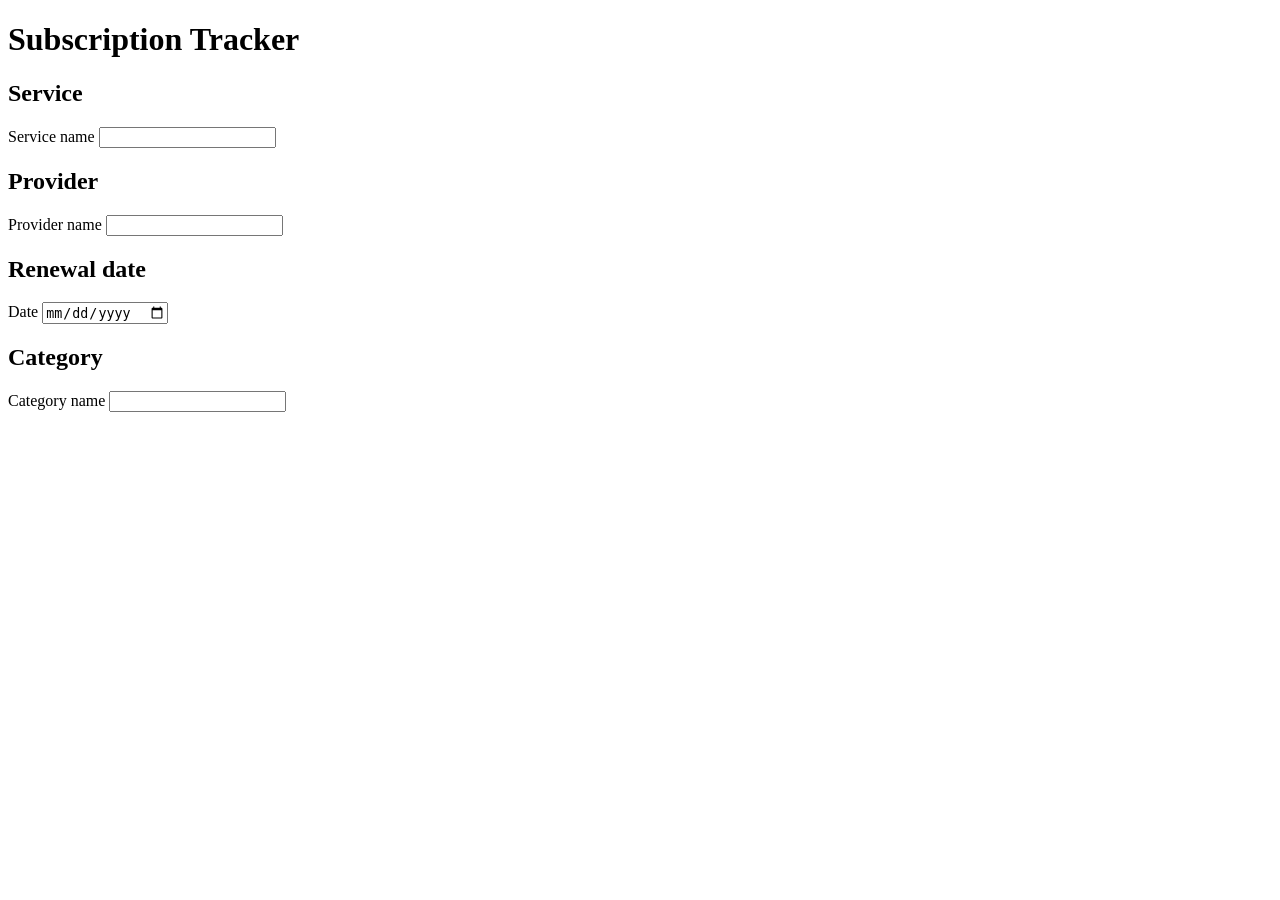
==== index.html @ d7a7a509 "Add index.html file with initial structure for Subscription Tracker" ====
<!doctype html>
<html lang="en">
  <head>
    <meta charset="utf-8">
    <meta name="viewport" content="width=device-width, initial-scale=1">
    <title>Subscription Tracker</title>
    <link rel="stylesheet" href="./stylish/style.css">
    <script src="./javascripts/app.js" defer></script>
  </head>
  <body>
    <main>
      <h1>Subscription Tracker</h1>

      <section aria-labelledby="service-heading">
        <h2 id="service-heading">Service</h2>
        <label for="service">Service name</label>
        <input id="service" name="service" type="text">
      </section>

      <section aria-labelledby="provider-heading">
        <h2 id="provider-heading">Provider</h2>
        <label for="provider">Provider name</label>
        <input id="provider" name="provider" type="text">
      </section>

      <section aria-labelledby="renewal-date-heading">
        <h2 id="renewal-date-heading">Renewal date</h2>
        <label for="renewal-date">Date</label>
        <input id="renewal-date" name="renewal-date" type="date">
      </section>

      <section aria-labelledby="category-heading">
        <h2 id="category-heading">Category</h2>
        <label for="category">Category name</label>
        <input id="category" name="category" type="text">
      </section>
    </main>
  </body>
</html>
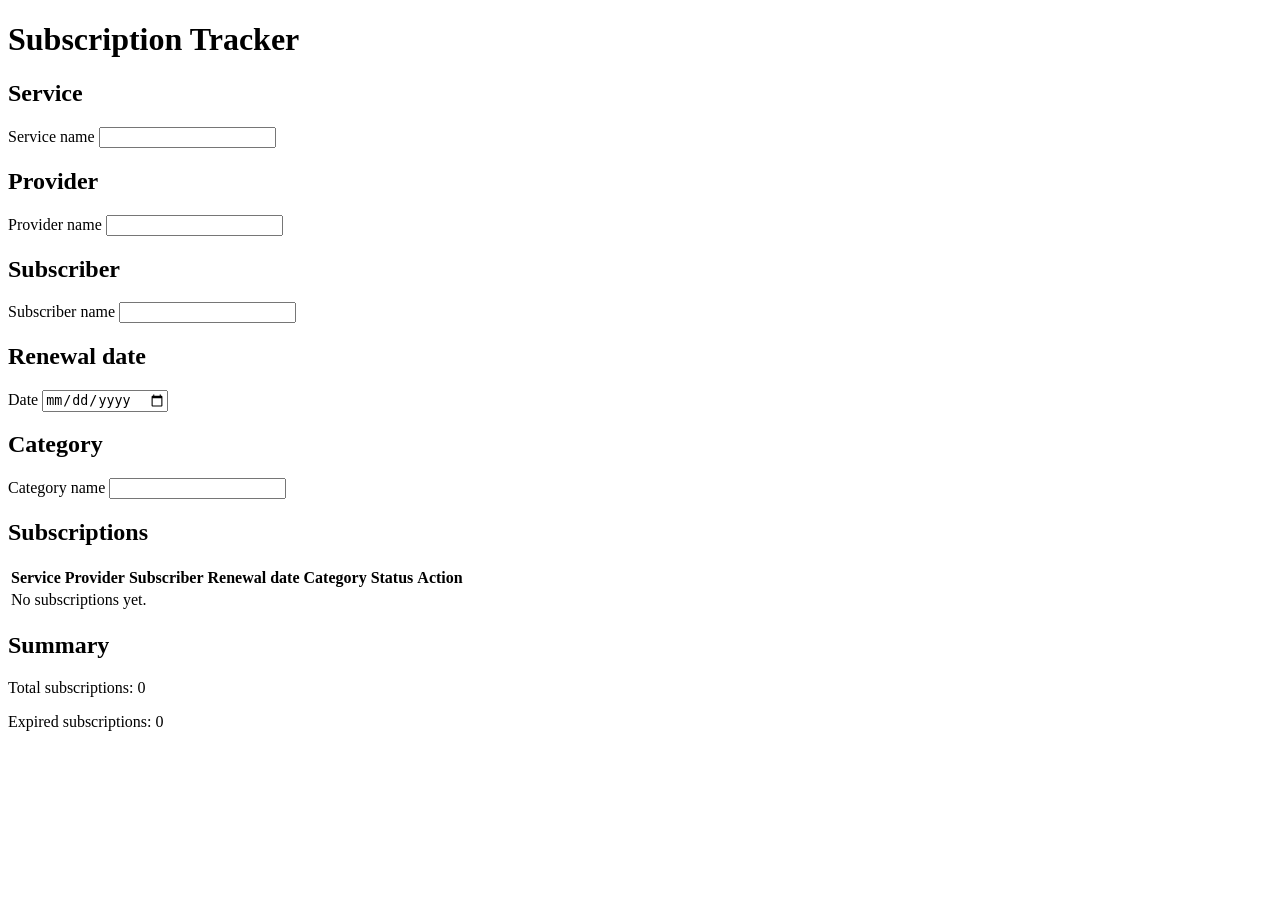
==== commit 24d2c2cf: "Add complete HTML structure for Subscription Tracker with service details and summary" ====
--- a/index.html
+++ b/index.html
@@ -23,6 +23,12 @@
         <input id="provider" name="provider" type="text">
       </section>
 
+      <section aria-labelledby="subscriber-heading">
+        <h2 id="subscriber-heading">Subscriber</h2>
+        <label for="subscriber">Subscriber name</label>
+        <input id="subscriber" name="subscriber" type="text">
+      </section>
+
       <section aria-labelledby="renewal-date-heading">
         <h2 id="renewal-date-heading">Renewal date</h2>
         <label for="renewal-date">Date</label>
@@ -34,6 +40,34 @@
         <label for="category">Category name</label>
         <input id="category" name="category" type="text">
       </section>
+
+      <section aria-labelledby="subscriptions-heading">
+        <h2 id="subscriptions-heading">Subscriptions</h2>
+        <table>
+          <thead>
+            <tr>
+              <th scope="col">Service</th>
+              <th scope="col">Provider</th>
+              <th scope="col">Subscriber</th>
+              <th scope="col">Renewal date</th>
+              <th scope="col">Category</th>
+              <th scope="col">Status</th>
+              <th scope="col">Action</th>
+            </tr>
+          </thead>
+          <tbody>
+            <tr>
+              <td colspan="7">No subscriptions yet.</td>
+            </tr>
+          </tbody>
+        </table>
+      </section>
+
+      <section aria-labelledby="summary-heading">
+        <h2 id="summary-heading">Summary</h2>
+        <p>Total subscriptions: <output id="total-subscriptions">0</output></p>
+        <p>Expired subscriptions: <output id="expired-subscriptions">0</output></p>
+      </section>
     </main>
   </body>
 </html>
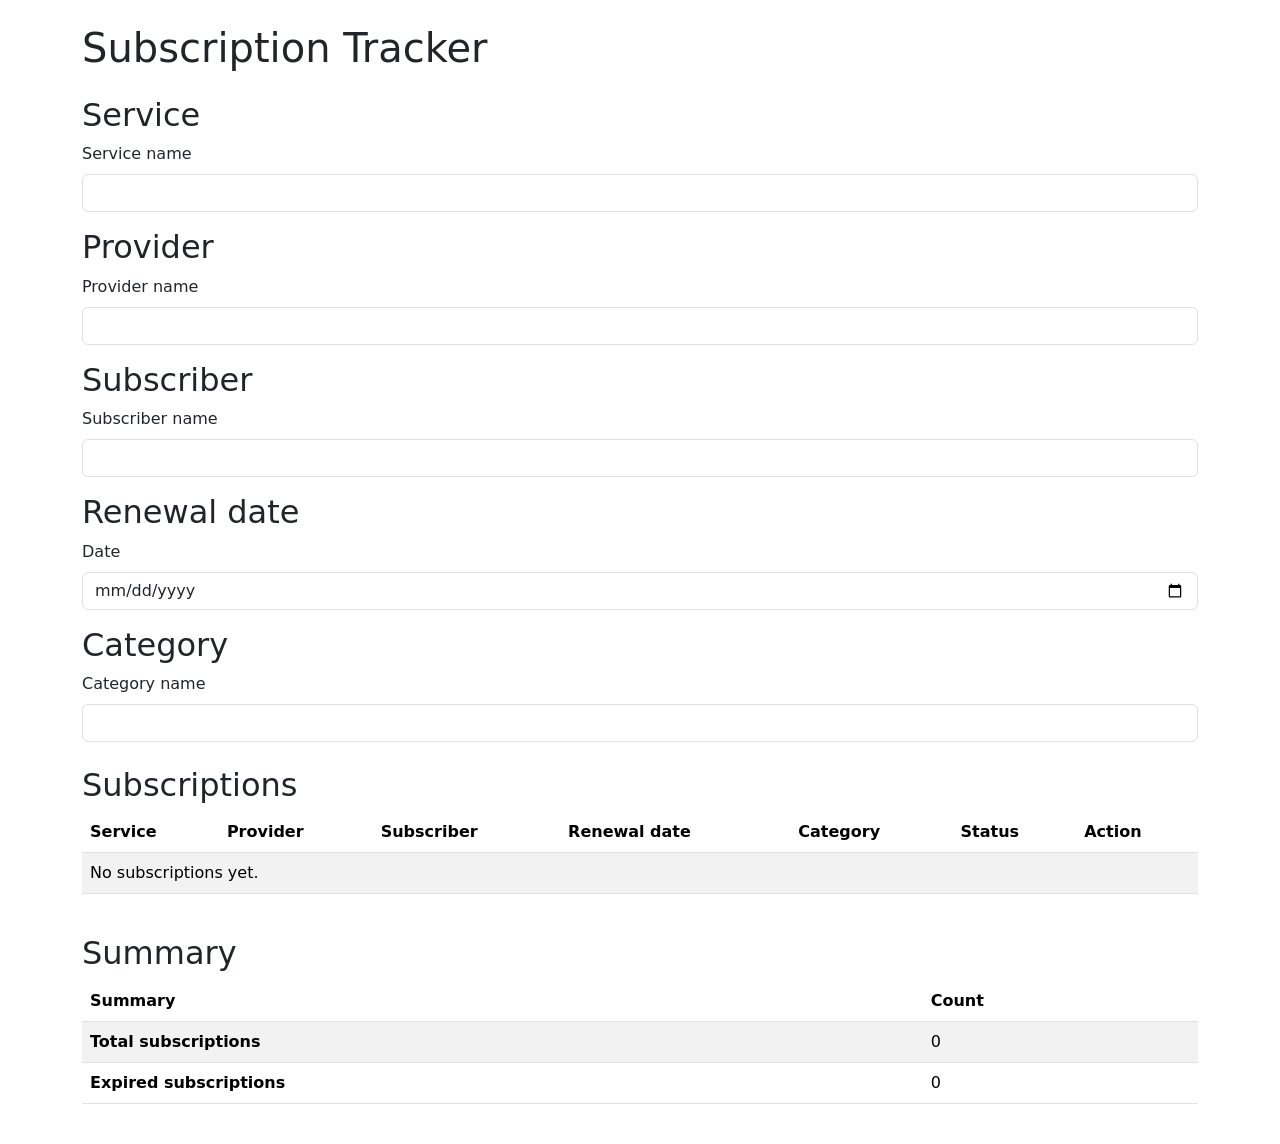
==== commit 469195d0: "Add complete index.html structure and initial CSS import" ====
--- a/index.html
+++ b/index.html
@@ -5,68 +5,87 @@
     <meta name="viewport" content="width=device-width, initial-scale=1">
     <title>Subscription Tracker</title>
     <link rel="stylesheet" href="./stylish/style.css">
-    <script src="./javascripts/app.js" defer></script>
   </head>
   <body>
-    <main>
-      <h1>Subscription Tracker</h1>
+    <main class="container py-4">
+      <h1 class="mb-4">Subscription Tracker</h1>
 
-      <section aria-labelledby="service-heading">
+      <section class="mb-3" aria-labelledby="service-heading">
         <h2 id="service-heading">Service</h2>
-        <label for="service">Service name</label>
-        <input id="service" name="service" type="text">
+        <label class="form-label" for="service">Service name</label>
+        <input class="form-control" id="service" name="service" type="text">
       </section>
 
-      <section aria-labelledby="provider-heading">
+      <section class="mb-3" aria-labelledby="provider-heading">
         <h2 id="provider-heading">Provider</h2>
-        <label for="provider">Provider name</label>
-        <input id="provider" name="provider" type="text">
+        <label class="form-label" for="provider">Provider name</label>
+        <input class="form-control" id="provider" name="provider" type="text">
       </section>
 
-      <section aria-labelledby="subscriber-heading">
+      <section class="mb-3" aria-labelledby="subscriber-heading">
         <h2 id="subscriber-heading">Subscriber</h2>
-        <label for="subscriber">Subscriber name</label>
-        <input id="subscriber" name="subscriber" type="text">
+        <label class="form-label" for="subscriber">Subscriber name</label>
+        <input class="form-control" id="subscriber" name="subscriber" type="text">
       </section>
 
-      <section aria-labelledby="renewal-date-heading">
+      <section class="mb-3" aria-labelledby="renewal-date-heading">
         <h2 id="renewal-date-heading">Renewal date</h2>
-        <label for="renewal-date">Date</label>
-        <input id="renewal-date" name="renewal-date" type="date">
+        <label class="form-label" for="renewal-date">Date</label>
+        <input class="form-control" id="renewal-date" name="renewal-date" type="date">
       </section>
 
-      <section aria-labelledby="category-heading">
+      <section class="mb-4" aria-labelledby="category-heading">
         <h2 id="category-heading">Category</h2>
-        <label for="category">Category name</label>
-        <input id="category" name="category" type="text">
+        <label class="form-label" for="category">Category name</label>
+        <input class="form-control" id="category" name="category" type="text">
       </section>
 
-      <section aria-labelledby="subscriptions-heading">
+      <section class="mb-4" aria-labelledby="subscriptions-heading">
         <h2 id="subscriptions-heading">Subscriptions</h2>
-        <table>
-          <thead>
-            <tr>
-              <th scope="col">Service</th>
-              <th scope="col">Provider</th>
-              <th scope="col">Subscriber</th>
-              <th scope="col">Renewal date</th>
-              <th scope="col">Category</th>
-              <th scope="col">Status</th>
-              <th scope="col">Action</th>
-            </tr>
-          </thead>
-          <tbody>
-            <tr>
-              <td colspan="7">No subscriptions yet.</td>
-            </tr>
-          </tbody>
-        </table>
+        <div class="table-responsive">
+          <table class="table table-striped">
+            <thead>
+              <tr>
+                <th scope="col">Service</th>
+                <th scope="col">Provider</th>
+                <th scope="col">Subscriber</th>
+                <th scope="col">Renewal date</th>
+                <th scope="col">Category</th>
+                <th scope="col">Status</th>
+                <th scope="col">Action</th>
+              </tr>
+            </thead>
+            <tbody>
+              <tr>
+                <td colspan="7">No subscriptions yet.</td>
+              </tr>
+            </tbody>
+          </table>
+        </div>
       </section>
 
       <section aria-labelledby="summary-heading">
         <h2 id="summary-heading">Summary</h2>
-        <p>Total subscriptions: <output id="total-subscriptions">0</output></p>
-        <p>Expired subscriptions: <output id="expired-subscriptions">0</output></p>
+        <div class="table-responsive">
+          <table class="table table-striped">
+            <thead>
+              <tr>
+                <th scope="col">Summary</th>
+                <th scope="col">Count</th>
+              </tr>
+            </thead>
+            <tbody>
+              <tr>
+                <th scope="row">Total subscriptions</th>
+                <td><output id="total-subscriptions">0</output></td>
+              </tr>
+              <tr>
+                <th scope="row">Expired subscriptions</th>
+                <td><output id="expired-subscriptions">0</output></td>
+              </tr>
+            </tbody>
+          </table>
+        </div>
       </section>
     </main>
   </body>
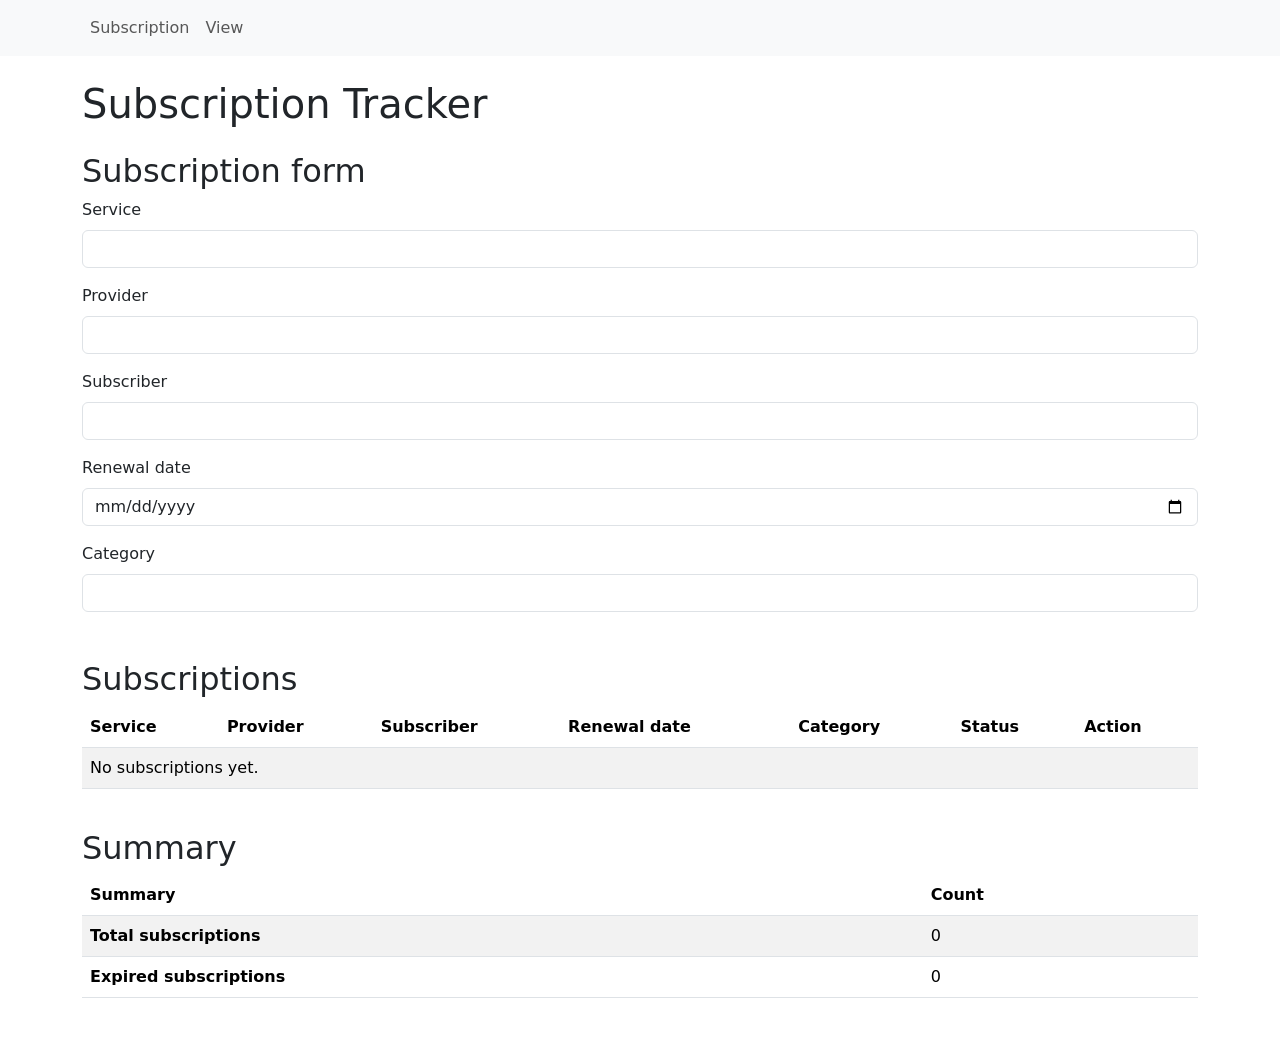
==== commit 7a1f562a: "Add complete index.html structure and initial style.css for subscription tracker" ====
--- a/index.html
+++ b/index.html
@@ -7,42 +7,51 @@
     <link rel="stylesheet" href="./stylish/style.css">
   </head>
   <body>
+    <nav class="navbar navbar-expand bg-body-tertiary sticky-top" aria-label="Main navigation">
+      <div class="container">
+        <ul class="navbar-nav">
+          <li class="nav-item">
+            <a class="nav-link" href="#subscription-section">Subscription</a>
+          </li>
+          <li class="nav-item">
+            <a class="nav-link" href="#view-section" target="_blank" rel="noopener">View</a>
+          </li>
+        </ul>
+      </div>
+    </nav>
+
     <main class="container py-4">
       <h1 class="mb-4">Subscription Tracker</h1>
 
-      <section class="mb-3" aria-labelledby="service-heading">
-        <h2 id="service-heading">Service</h2>
-        <label class="form-label" for="service">Service name</label>
-        <input class="form-control" id="service" name="service" type="text">
+      <section id="subscription-section" class="mb-5" aria-labelledby="subscription-form-heading">
+        <h2 id="subscription-form-heading">Subscription form</h2>
+        <form>
+          <div class="mb-3">
+            <label class="form-label" for="service">Service</label>
+            <input class="form-control" id="service" name="service" type="text">
+          </div>
+          <div class="mb-3">
+            <label class="form-label" for="provider">Provider</label>
+            <input class="form-control" id="provider" name="provider" type="text">
+          </div>
+          <div class="mb-3">
+            <label class="form-label" for="subscriber">Subscriber</label>
+            <input class="form-control" id="subscriber" name="subscriber" type="text">
+          </div>
+          <div class="mb-3">
+            <label class="form-label" for="renewal-date">Renewal date</label>
+            <input class="form-control" id="renewal-date" name="renewal-date" type="date">
+          </div>
+          <div class="mb-3">
+            <label class="form-label" for="category">Category</label>
+            <input class="form-control" id="category" name="category" type="text">
+          </div>
+        </form>
       </section>
 
-      <section class="mb-3" aria-labelledby="provider-heading">
-        <h2 id="provider-heading">Provider</h2>
-        <label class="form-label" for="provider">Provider name</label>
-        <input class="form-control" id="provider" name="provider" type="text">
-      </section>
-
-      <section class="mb-3" aria-labelledby="subscriber-heading">
-        <h2 id="subscriber-heading">Subscriber</h2>
-        <label class="form-label" for="subscriber">Subscriber name</label>
-        <input class="form-control" id="subscriber" name="subscriber" type="text">
-      </section>
-
-      <section class="mb-3" aria-labelledby="renewal-date-heading">
-        <h2 id="renewal-date-heading">Renewal date</h2>
-        <label class="form-label" for="renewal-date">Date</label>
-        <input class="form-control" id="renewal-date" name="renewal-date" type="date">
-      </section>
-
-      <section class="mb-4" aria-labelledby="category-heading">
-        <h2 id="category-heading">Category</h2>
-        <label class="form-label" for="category">Category name</label>
-        <input class="form-control" id="category" name="category" type="text">
-      </section>
-
-      <section class="mb-4" aria-labelledby="subscriptions-heading">
+      <section id="view-section" aria-labelledby="subscriptions-heading">
         <h2 id="subscriptions-heading">Subscriptions</h2>
-        <div class="table-responsive">
+        <div class="table-responsive mb-4">
           <table class="table table-striped">
             <thead>
               <tr>
@@ -62,10 +71,8 @@
             </tbody>
           </table>
         </div>
-      </section>
 
-      <section aria-labelledby="summary-heading">
-        <h2 id="summary-heading">Summary</h2>
+        <h2>Summary</h2>
         <div class="table-responsive">
           <table class="table table-striped">
             <thead>
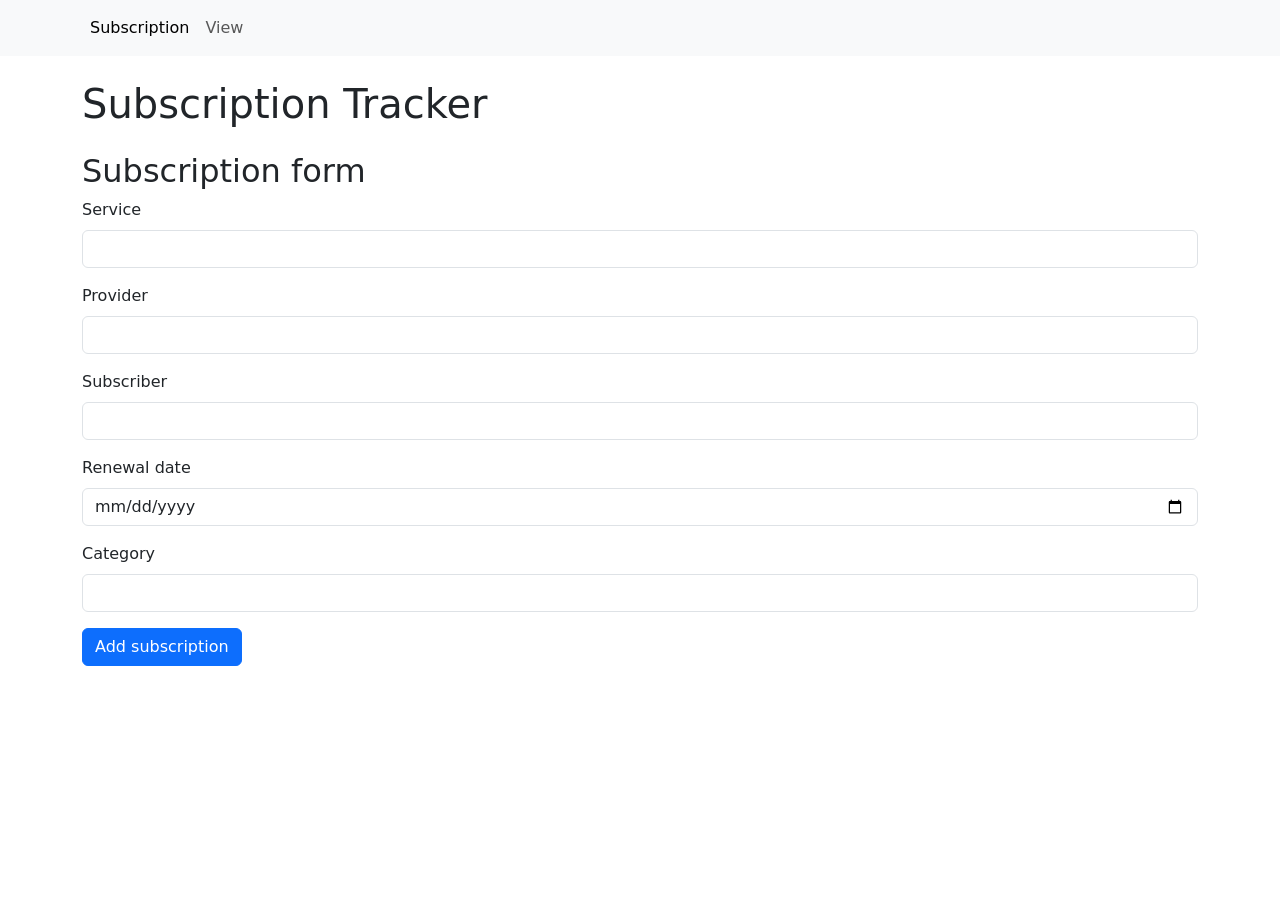
==== commit 25e30693: "Add subscription form and view page with JavaScript functionality" ====
--- a/index.html
+++ b/index.html
@@ -5,16 +5,17 @@
     <meta name="viewport" content="width=device-width, initial-scale=1">
     <title>Subscription Tracker</title>
     <link rel="stylesheet" href="./stylish/style.css">
+    <script src="./javascripts/app.js" defer></script>
   </head>
   <body>
-    <nav class="navbar navbar-expand bg-body-tertiary sticky-top" aria-label="Main navigation">
+    <nav class="navbar navbar-expand bg-body-tertiary sticky-top" aria-label="Subscription navigation">
       <div class="container">
         <ul class="navbar-nav">
           <li class="nav-item">
-            <a class="nav-link" href="#subscription-section">Subscription</a>
+            <a class="nav-link active" href="./index.html#subscription-section" aria-current="page">Subscription</a>
           </li>
           <li class="nav-item">
-            <a class="nav-link" href="#view-section" target="_blank" rel="noopener">View</a>
+            <a class="nav-link" href="./view.html">View</a>
           </li>
         </ul>
       </div>
@@ -23,76 +24,31 @@
     <main class="container py-4">
       <h1 class="mb-4">Subscription Tracker</h1>
 
-      <section id="subscription-section" class="mb-5" aria-labelledby="subscription-form-heading">
-        <h2 id="subscription-form-heading">Subscription form</h2>
-        <form>
+      <section id="subscription-section" aria-labelledby="subscription-heading">
+        <h2 id="subscription-heading">Subscription form</h2>
+        <form id="subscription-form">
           <div class="mb-3">
             <label class="form-label" for="service">Service</label>
-            <input class="form-control" id="service" name="service" type="text">
+            <input class="form-control" id="service" name="service" type="text" required>
           </div>
           <div class="mb-3">
             <label class="form-label" for="provider">Provider</label>
-            <input class="form-control" id="provider" name="provider" type="text">
+            <input class="form-control" id="provider" name="provider" type="text" required>
           </div>
           <div class="mb-3">
             <label class="form-label" for="subscriber">Subscriber</label>
-            <input class="form-control" id="subscriber" name="subscriber" type="text">
+            <input class="form-control" id="subscriber" name="subscriber" type="text" required>
           </div>
           <div class="mb-3">
             <label class="form-label" for="renewal-date">Renewal date</label>
-            <input class="form-control" id="renewal-date" name="renewal-date" type="date">
+            <input class="form-control" id="renewal-date" name="renewal-date" type="date" required>
           </div>
           <div class="mb-3">
             <label class="form-label" for="category">Category</label>
-            <input class="form-control" id="category" name="category" type="text">
+            <input class="form-control" id="category" name="category" type="text" required>
           </div>
+          <button class="btn btn-primary" type="submit">Add subscription</button>
         </form>
-      </section>
-
-      <section id="view-section" aria-labelledby="subscriptions-heading">
-        <h2 id="subscriptions-heading">Subscriptions</h2>
-        <div class="table-responsive mb-4">
-          <table class="table table-striped">
-            <thead>
-              <tr>
-                <th scope="col">Service</th>
-                <th scope="col">Provider</th>
-                <th scope="col">Subscriber</th>
-                <th scope="col">Renewal date</th>
-                <th scope="col">Category</th>
-                <th scope="col">Status</th>
-                <th scope="col">Action</th>
-              </tr>
-            </thead>
-            <tbody>
-              <tr>
-                <td colspan="7">No subscriptions yet.</td>
-              </tr>
-            </tbody>
-          </table>
-        </div>
-
-        <h2>Summary</h2>
-        <div class="table-responsive">
-          <table class="table table-striped">
-            <thead>
-              <tr>
-                <th scope="col">Summary</th>
-                <th scope="col">Count</th>
-              </tr>
-            </thead>
-            <tbody>
-              <tr>
-                <th scope="row">Total subscriptions</th>
-                <td><output id="total-subscriptions">0</output></td>
-              </tr>
-              <tr>
-                <th scope="row">Expired subscriptions</th>
-                <td><output id="expired-subscriptions">0</output></td>
-              </tr>
-            </tbody>
-          </table>
-        </div>
       </section>
     </main>
   </body>
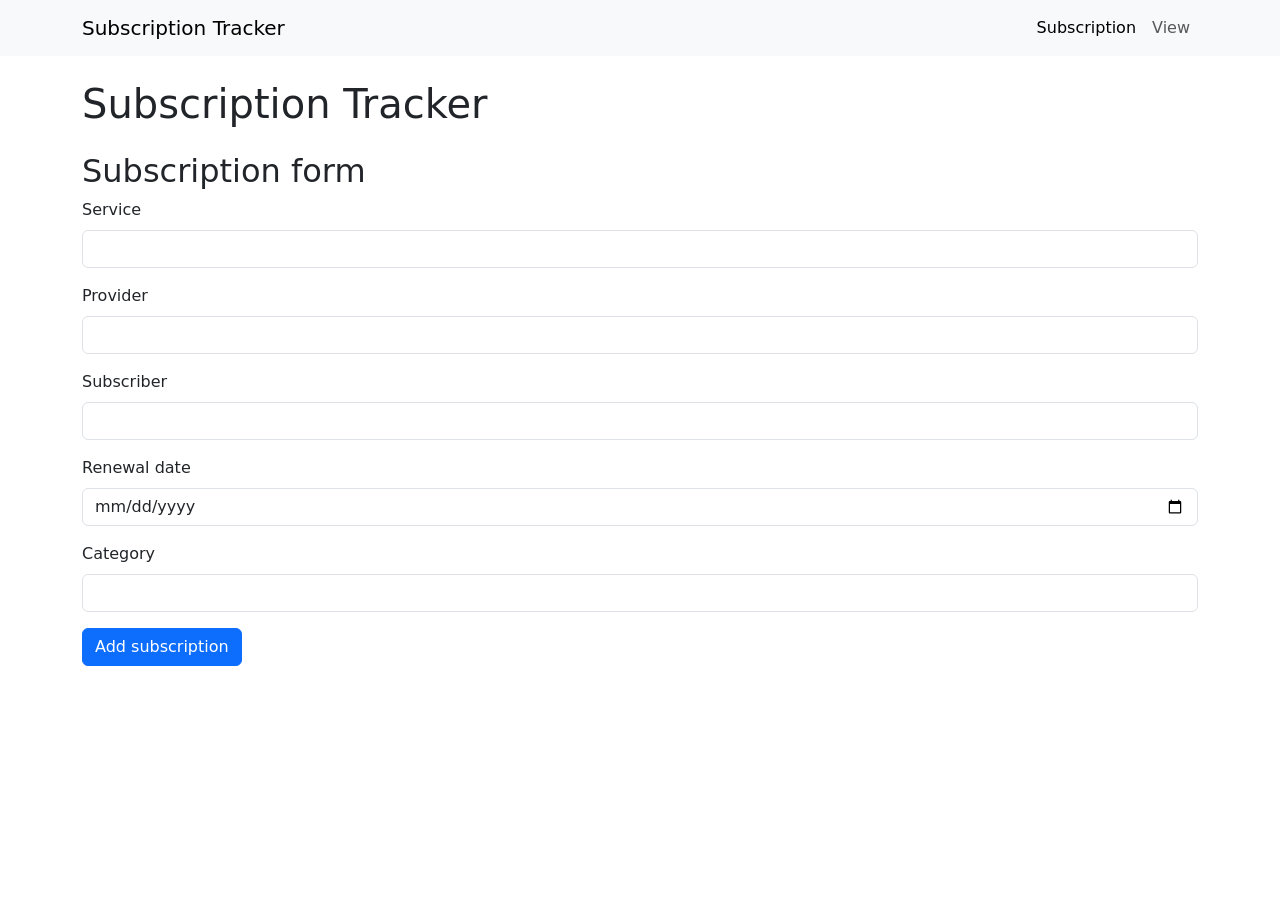
==== commit a531f2d2: "Add main subscription tracking functionality with form and view pages" ====
--- a/index.html
+++ b/index.html
@@ -5,19 +5,37 @@
     <meta name="viewport" content="width=device-width, initial-scale=1">
     <title>Subscription Tracker</title>
     <link rel="stylesheet" href="./stylish/style.css">
+    <script
+      src="https://cdn.jsdelivr.net/npm/bootstrap@5.3.9/dist/js/bootstrap.bundle.min.js"
+      integrity="sha384-WyOxWvTyr1QaMPfiPJSv76iReVthorl5uWlFtZPyK0IE0hB0Gzo9y5Bp9mYanr8Bu"
+      crossorigin="anonymous"
+      defer></script>
     <script src="./javascripts/app.js" defer></script>
   </head>
   <body>
-    <nav class="navbar navbar-expand bg-body-tertiary sticky-top" aria-label="Subscription navigation">
+    <nav class="navbar navbar-expand-lg bg-body-tertiary sticky-top" aria-label="Main navigation">
       <div class="container">
-        <ul class="navbar-nav">
-          <li class="nav-item">
-            <a class="nav-link active" href="./index.html#subscription-section" aria-current="page">Subscription</a>
-          </li>
-          <li class="nav-item">
-            <a class="nav-link" href="./view.html">View</a>
-          </li>
-        </ul>
+        <a class="navbar-brand" href="./index.html">Subscription Tracker</a>
+        <button
+          class="navbar-toggler"
+          type="button"
+          data-bs-toggle="collapse"
+          data-bs-target="#main-navigation"
+          aria-controls="main-navigation"
+          aria-expanded="false"
+          aria-label="Toggle navigation">
+          <span class="navbar-toggler-icon"></span>
+        </button>
+        <div class="collapse navbar-collapse" id="main-navigation">
+          <ul class="navbar-nav ms-auto">
+            <li class="nav-item">
+              <a class="nav-link active" href="./index.html#subscription-section" aria-current="page">Subscription</a>
+            </li>
+            <li class="nav-item">
+              <a class="nav-link" href="./view.html">View</a>
+            </li>
+          </ul>
+        </div>
       </div>
     </nav>
 
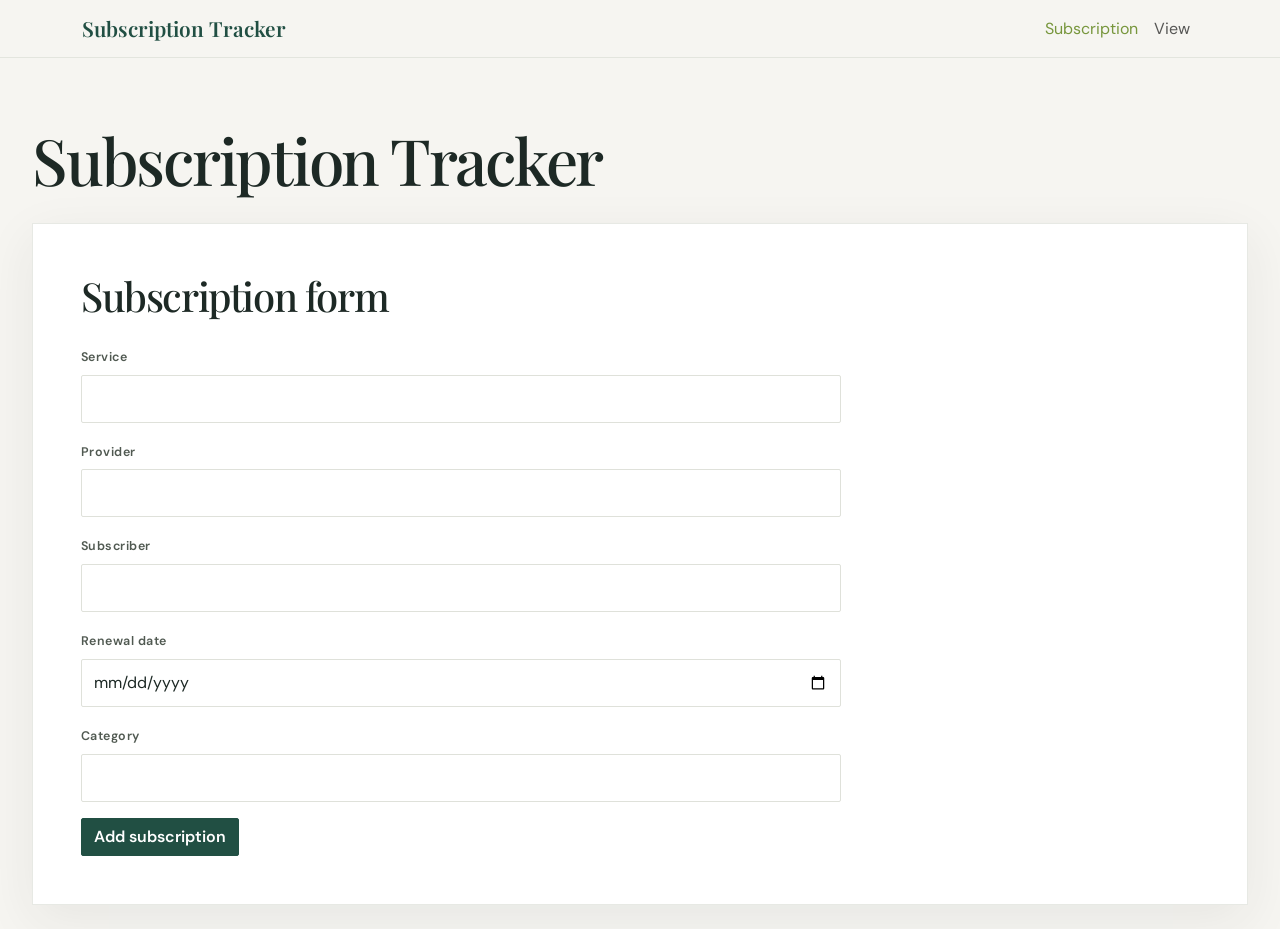
==== commit 06ba5ce9: "Add main HTML structure, JavaScript functionality, and CSS styles for subscription tracking" ====
--- a/index.html
+++ b/index.html
@@ -8,6 +8,11 @@
     <script
       src="https://cdn.jsdelivr.net/npm/bootstrap@5.3.9/dist/js/bootstrap.bundle.min.js"
       integrity="sha384-WyOxWvTyr1QaMPfiPJSv76iReVthorl5uWlFtZPyK0IE0hB0Gzo9y5Bp9mYanr8Bu"
+      crossorigin="anonymous"
+      defer></script>
+    <script
+      src="https://code.jquery.com/jquery-3.7.1.min.js"
+      integrity="sha256-/JqT3SQfawRcv/BIHPThkBvs0OEvtFFmqPF/lYI/Cxo="
       crossorigin="anonymous"
       defer></script>
     <script src="./javascripts/app.js" defer></script>
--- a/stylish/style.css
+++ b/stylish/style.css
@@ -0,0 +1,168 @@
+@import url("https://fonts.googleapis.com/css2?family=DM+Sans:wght@400;500;600;700&family=Playfair+Display:ital,wght@0,500;0,600;1,500;1,600&display=swap");
+@import url("https://cdn.jsdelivr.net/npm/bootstrap@5.3.9/dist/css/bootstrap.min.css");
+
+:root {
+  color-scheme: light;
+  --paper: #f6f5f1;
+  --ink: #1d2925;
+  --green: #214f43;
+  --lime: #d7ed83;
+  --serif: "Playfair Display", Georgia, serif;
+  --sans: "DM Sans", Arial, sans-serif;
+}
+
+* {
+  box-sizing: border-box;
+}
+
+body {
+  margin: 0;
+  background: var(--paper);
+  color: var(--ink);
+  font-family: var(--sans);
+  -webkit-font-smoothing: antialiased;
+}
+
+.bg-body-tertiary {
+  --bs-bg-opacity: 1;
+  background-color: var(--paper) !important;
+}
+
+.navbar {
+  border-bottom: 1px solid #e3e5de;
+}
+
+.navbar-brand {
+  color: var(--green);
+  font-family: var(--serif);
+  font-size: 1.3rem;
+  font-weight: 600;
+}
+
+.navbar-brand:hover,
+.nav-link:hover,
+.nav-link.active {
+  color: #77963c !important;
+}
+
+.navbar-toggler {
+  border-color: #cdd1c8;
+}
+
+main.container {
+  max-width: 1240px;
+  padding-top: clamp(2rem, 5vw, 4.5rem) !important;
+}
+
+main > h1,
+section h2 {
+  color: var(--ink);
+  font-family: var(--serif);
+  font-weight: 500;
+  letter-spacing: -0.035em;
+}
+
+main > h1 {
+  font-size: clamp(2.5rem, 5vw, 4rem);
+}
+
+section#subscription-section,
+section#view-section {
+  padding: clamp(1.25rem, 4vw, 3rem);
+  border: 1px solid #e7e9e4;
+  background: #fff;
+  box-shadow: 0 15px 50px rgba(36, 47, 41, 0.07);
+}
+
+section h2 {
+  margin-bottom: 1.5rem;
+  font-size: clamp(1.75rem, 3.5vw, 2.5rem);
+}
+
+#subscription-form {
+  max-width: 760px;
+}
+
+.form-label {
+  color: #505951;
+  font-size: 0.78rem;
+  font-weight: 600;
+  letter-spacing: 0.04em;
+}
+
+.form-control {
+  min-height: 48px;
+  border-color: #dfe1da;
+  border-radius: 2px;
+  color: var(--ink);
+}
+
+.form-control:focus {
+  border-color: #8cae49;
+  box-shadow: 0 0 0 0.2rem rgba(140, 174, 73, 0.18);
+}
+
+.btn-primary {
+  border-color: var(--green);
+  border-radius: 2px;
+  background: var(--green);
+  font-weight: 600;
+}
+
+.btn-primary:hover,
+.btn-primary:focus-visible {
+  border-color: #173c32;
+  background: #173c32;
+}
+
+.btn-outline-danger {
+  border-radius: 2px;
+}
+
+.table {
+  --bs-table-color: var(--ink);
+  --bs-table-bg: transparent;
+  margin-bottom: 0;
+}
+
+.table > :not(caption) > * > * {
+  padding: 0.9rem 0.75rem;
+  border-bottom-color: #e7e9e4;
+}
+
+.table thead th {
+  color: #788078;
+  font-size: 0.72rem;
+  font-weight: 700;
+  letter-spacing: 0.08em;
+  text-transform: uppercase;
+}
+
+.table-striped > tbody > tr:nth-of-type(odd) > * {
+  --bs-table-bg-type: #f6f7f2;
+}
+
+#view-section output {
+  color: var(--green);
+  font-weight: 700;
+}
+
+@media (max-width: 640px) {
+  .navbar-brand {
+    font-size: 1.1rem;
+  }
+
+  .table > :not(caption) > * > * {
+    padding: 0.7rem 0.55rem;
+    font-size: 0.84rem;
+  }
+}
+
+@media (prefers-reduced-motion: reduce) {
+  *,
+  *::before,
+  *::after {
+    scroll-behavior: auto !important;
+    transition-duration: 0.01ms !important;
+  }
+}
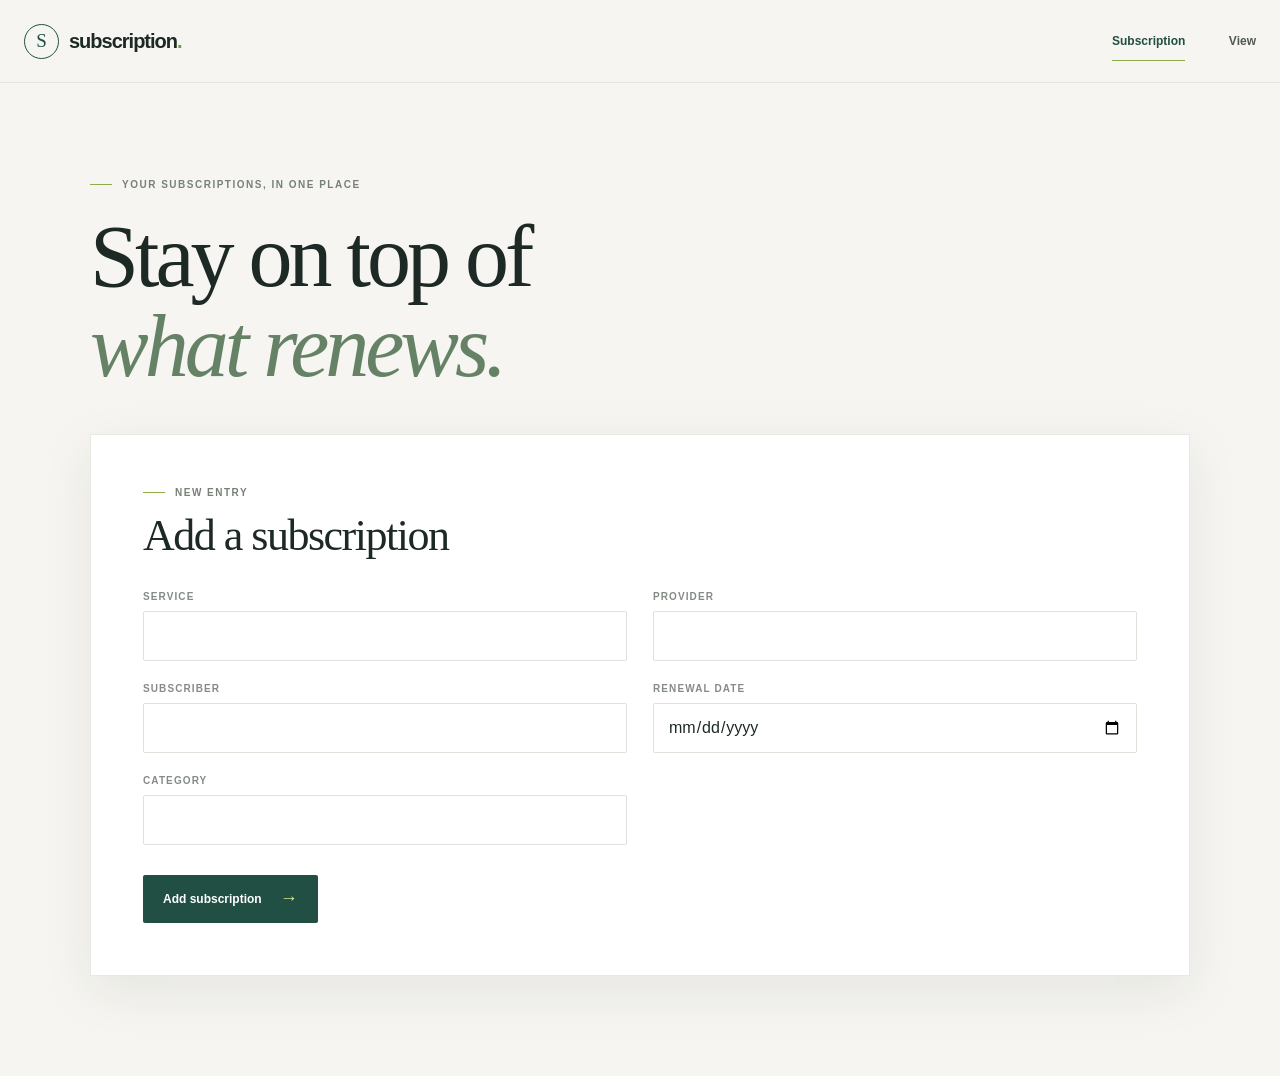
==== commit 2ed9e955: "Add main HTML structure, JavaScript functionality, and CSS styles for subscription tracking" ====
--- a/index.html
+++ b/index.html
@@ -5,74 +5,61 @@
     <meta name="viewport" content="width=device-width, initial-scale=1">
     <title>Subscription Tracker</title>
     <link rel="stylesheet" href="./stylish/style.css">
-    <script
-      src="https://cdn.jsdelivr.net/npm/bootstrap@5.3.9/dist/js/bootstrap.bundle.min.js"
-      integrity="sha384-WyOxWvTyr1QaMPfiPJSv76iReVthorl5uWlFtZPyK0IE0hB0Gzo9y5Bp9mYanr8Bu"
-      crossorigin="anonymous"
-      defer></script>
-    <script
-      src="https://code.jquery.com/jquery-3.7.1.min.js"
-      integrity="sha256-/JqT3SQfawRcv/BIHPThkBvs0OEvtFFmqPF/lYI/Cxo="
-      crossorigin="anonymous"
-      defer></script>
-    <script src="./javascripts/app.js" defer></script>
   </head>
   <body>
-    <nav class="navbar navbar-expand-lg bg-body-tertiary sticky-top" aria-label="Main navigation">
-      <div class="container">
-        <a class="navbar-brand" href="./index.html">Subscription Tracker</a>
-        <button
-          class="navbar-toggler"
-          type="button"
-          data-bs-toggle="collapse"
-          data-bs-target="#main-navigation"
-          aria-controls="main-navigation"
-          aria-expanded="false"
-          aria-label="Toggle navigation">
-          <span class="navbar-toggler-icon"></span>
-        </button>
-        <div class="collapse navbar-collapse" id="main-navigation">
-          <ul class="navbar-nav ms-auto">
-            <li class="nav-item">
-              <a class="nav-link active" href="./index.html#subscription-section" aria-current="page">Subscription</a>
-            </li>
-            <li class="nav-item">
-              <a class="nav-link" href="./view.html">View</a>
-            </li>
-          </ul>
+    <header class="site-header">
+      <div class="header-inner">
+        <a class="brand" href="./index.html" aria-label="Subscription Tracker home">
+          <span class="brand-mark" aria-hidden="true">S</span>
+          <span class="brand-name">subscription<span>.</span></span>
+        </a>
+        <nav class="primary-nav" aria-label="Main navigation">
+          <a class="nav-link active" href="./index.html#subscription-section" aria-current="page">Subscription</a>
+          <a class="nav-link" href="./view.html">View</a>
+        </nav>
+      </div>
+    </header>
+
+    <main class="page-shell">
+      <p class="eyebrow eyebrow-dark"><span></span> Your subscriptions, in one place</p>
+      <h1 class="page-title">Stay on top of<br><em>what renews.</em></h1>
+
+      <section id="subscription-section" class="panel" aria-labelledby="subscription-heading">
+        <div class="section-heading">
+          <div>
+            <p class="eyebrow eyebrow-dark"><span></span> New entry</p>
+            <h2 id="subscription-heading">Add a subscription</h2>
+          </div>
         </div>
-      </div>
-    </nav>
 
-    <main class="container py-4">
-      <h1 class="mb-4">Subscription Tracker</h1>
-
-      <section id="subscription-section" aria-labelledby="subscription-heading">
-        <h2 id="subscription-heading">Subscription form</h2>
         <form id="subscription-form">
-          <div class="mb-3">
-            <label class="form-label" for="service">Service</label>
-            <input class="form-control" id="service" name="service" type="text" required>
+          <div class="field-grid">
+            <div class="field">
+              <label class="field-label" for="service">Service</label>
+              <input id="service" name="service" type="text" autocomplete="off" required>
+            </div>
+            <div class="field">
+              <label class="field-label" for="provider">Provider</label>
+              <input id="provider" name="provider" type="text" autocomplete="organization" required>
+            </div>
+            <div class="field">
+              <label class="field-label" for="subscriber">Subscriber</label>
+              <input id="subscriber" name="subscriber" type="text" autocomplete="name" required>
+            </div>
+            <div class="field">
+              <label class="field-label" for="renewal-date">Renewal date</label>
+              <input id="renewal-date" name="renewal-date" type="date" required>
+            </div>
+            <div class="field">
+              <label class="field-label" for="category">Category</label>
+              <input id="category" name="category" type="text" autocomplete="off" required>
+            </div>
           </div>
-          <div class="mb-3">
-            <label class="form-label" for="provider">Provider</label>
-            <input class="form-control" id="provider" name="provider" type="text" required>
-          </div>
-          <div class="mb-3">
-            <label class="form-label" for="subscriber">Subscriber</label>
-            <input class="form-control" id="subscriber" name="subscriber" type="text" required>
-          </div>
-          <div class="mb-3">
-            <label class="form-label" for="renewal-date">Renewal date</label>
-            <input class="form-control" id="renewal-date" name="renewal-date" type="date" required>
-          </div>
-          <div class="mb-3">
-            <label class="form-label" for="category">Category</label>
-            <input class="form-control" id="category" name="category" type="text" required>
-          </div>
-          <button class="btn btn-primary" type="submit">Add subscription</button>
+          <button class="primary-button" type="submit">Add subscription <span aria-hidden="true">→</span></button>
         </form>
       </section>
     </main>
+
+    <script src="./javascripts/app.js"></script>
   </body>
 </html>
--- a/stylish/style.css
+++ b/stylish/style.css
@@ -1,18 +1,21 @@
-@import url("https://fonts.googleapis.com/css2?family=DM+Sans:wght@400;500;600;700&family=Playfair+Display:ital,wght@0,500;0,600;1,500;1,600&display=swap");
-@import url("https://cdn.jsdelivr.net/npm/bootstrap@5.3.9/dist/css/bootstrap.min.css");
-
 :root {
   color-scheme: light;
   --paper: #f6f5f1;
   --ink: #1d2925;
   --green: #214f43;
   --lime: #d7ed83;
+  --muted: #788078;
+  --line: #e3e5de;
   --serif: "Playfair Display", Georgia, serif;
   --sans: "DM Sans", Arial, sans-serif;
 }
 
 * {
   box-sizing: border-box;
+}
+
+html {
+  scroll-behavior: smooth;
 }
 
 body {
@@ -23,138 +26,356 @@
   -webkit-font-smoothing: antialiased;
 }
 
-.bg-body-tertiary {
-  --bs-bg-opacity: 1;
-  background-color: var(--paper) !important;
-}
-
-.navbar {
-  border-bottom: 1px solid #e3e5de;
-}
-
-.navbar-brand {
+a {
+  color: inherit;
+  text-decoration: none;
+}
+
+button,
+input {
+  font: inherit;
+}
+
+.site-header {
+  position: sticky;
+  z-index: 5;
+  top: 0;
+  border-bottom: 1px solid rgba(29, 41, 37, 0.08);
+  background: rgba(246, 245, 241, 0.96);
+  backdrop-filter: blur(12px);
+}
+
+.header-inner {
+  display: flex;
+  width: min(100% - 48px, 1240px);
+  min-height: 82px;
+  align-items: center;
+  justify-content: space-between;
+  gap: 24px;
+  margin: 0 auto;
+}
+
+.brand {
+  display: inline-flex;
+  align-items: center;
+  gap: 10px;
+}
+
+.brand-mark {
+  display: grid;
+  width: 35px;
+  height: 35px;
+  place-items: center;
+  border: 1px solid var(--green);
+  border-radius: 50%;
   color: var(--green);
   font-family: var(--serif);
-  font-size: 1.3rem;
+  font-size: 19px;
+}
+
+.brand-name {
+  font-size: 20px;
+  font-weight: 700;
+  letter-spacing: -1px;
+}
+
+.brand-name span {
+  color: #77963c;
+}
+
+.primary-nav {
+  display: flex;
+  align-items: center;
+  gap: clamp(20px, 3.4vw, 48px);
+  color: #505951;
+  font-size: 12px;
   font-weight: 600;
 }
 
-.navbar-brand:hover,
+.nav-link {
+  padding: 12px 0;
+  border-bottom: 1px solid transparent;
+  transition: color 160ms ease, border-color 160ms ease;
+}
+
 .nav-link:hover,
 .nav-link.active {
-  color: #77963c !important;
-}
-
-.navbar-toggler {
-  border-color: #cdd1c8;
-}
-
-main.container {
-  max-width: 1240px;
-  padding-top: clamp(2rem, 5vw, 4.5rem) !important;
-}
-
-main > h1,
-section h2 {
-  color: var(--ink);
+  border-bottom-color: #8cae49;
+  color: var(--green);
+}
+
+.page-shell {
+  width: min(100% - 48px, 1100px);
+  margin: 0 auto;
+  padding: clamp(42px, 8vw, 96px) 0 100px;
+}
+
+.eyebrow {
+  display: flex;
+  align-items: center;
+  gap: 10px;
+  margin: 0;
+  font-size: 10px;
+  font-weight: 700;
+  letter-spacing: 1.5px;
+  text-transform: uppercase;
+}
+
+.eyebrow > span {
+  width: 22px;
+  height: 1px;
+  background: #8cae49;
+}
+
+.eyebrow-dark {
+  color: var(--muted);
+}
+
+.page-title {
+  margin: 22px 0 42px;
   font-family: var(--serif);
+  font-size: clamp(48px, 8vw, 88px);
   font-weight: 500;
-  letter-spacing: -0.035em;
-}
-
-main > h1 {
-  font-size: clamp(2.5rem, 5vw, 4rem);
-}
-
-section#subscription-section,
-section#view-section {
-  padding: clamp(1.25rem, 4vw, 3rem);
+  letter-spacing: -4px;
+  line-height: 1.02;
+}
+
+.page-title em {
+  color: #668266;
+  font-weight: 500;
+}
+
+.panel {
+  padding: clamp(24px, 5vw, 52px);
   border: 1px solid #e7e9e4;
   background: #fff;
-  box-shadow: 0 15px 50px rgba(36, 47, 41, 0.07);
-}
-
-section h2 {
-  margin-bottom: 1.5rem;
-  font-size: clamp(1.75rem, 3.5vw, 2.5rem);
-}
-
-#subscription-form {
-  max-width: 760px;
-}
-
-.form-label {
-  color: #505951;
-  font-size: 0.78rem;
+  box-shadow: 0 15px 50px rgba(36, 47, 41, 0.08);
+}
+
+.section-heading {
+  display: flex;
+  align-items: flex-end;
+  justify-content: space-between;
+  margin-bottom: 30px;
+}
+
+.section-heading h2,
+.view-heading {
+  margin: 12px 0 0;
+  font-family: var(--serif);
+  font-size: clamp(30px, 4vw, 44px);
+  font-weight: 500;
+  letter-spacing: -1.5px;
+}
+
+.field-grid {
+  display: grid;
+  grid-template-columns: repeat(2, minmax(0, 1fr));
+  gap: 22px 26px;
+}
+
+.field {
+  min-width: 0;
+}
+
+.field-label {
+  display: block;
+  margin-bottom: 9px;
+  color: #858b85;
+  font-size: 10px;
+  font-weight: 700;
+  letter-spacing: 1.1px;
+  text-transform: uppercase;
+}
+
+.field input {
+  width: 100%;
+  min-height: 50px;
+  padding: 12px 14px;
+  border: 1px solid #dfe1da;
+  border-radius: 2px;
+  outline: none;
+  background: #fff;
+  color: var(--ink);
+  transition: border-color 160ms ease, box-shadow 160ms ease;
+}
+
+.field input:focus {
+  border-color: #8cae49;
+  box-shadow: 0 0 0 3px rgba(140, 174, 73, 0.15);
+}
+
+.primary-button,
+.remove-button {
+  display: inline-flex;
+  min-height: 48px;
+  align-items: center;
+  justify-content: center;
+  gap: 18px;
+  padding: 0 20px;
+  border: 0;
+  border-radius: 2px;
+  cursor: pointer;
+  font-size: 12px;
+  font-weight: 700;
+  transition: background 160ms ease, transform 160ms ease;
+}
+
+.primary-button {
+  margin-top: 30px;
+  background: var(--green);
+  color: #fff;
+}
+
+.primary-button span {
+  color: var(--lime);
+  font-size: 18px;
+}
+
+.primary-button:hover {
+  transform: translateY(-2px);
+  background: #173c32;
+}
+
+.view-shell {
+  width: min(100% - 48px, 1240px);
+  margin: 0 auto;
+  padding: clamp(42px, 7vw, 82px) 0 100px;
+}
+
+.view-heading {
+  margin: 0 0 34px;
+  font-size: clamp(38px, 6vw, 62px);
+}
+
+.data-panel {
+  padding: clamp(20px, 4vw, 38px);
+  border: 1px solid #e7e9e4;
+  background: #fff;
+  box-shadow: 0 15px 50px rgba(36, 47, 41, 0.08);
+}
+
+.data-panel h2 {
+  margin: 0 0 22px;
+  font-family: var(--serif);
+  font-size: clamp(25px, 3vw, 34px);
+  font-weight: 500;
+}
+
+.table-wrap {
+  overflow-x: auto;
+  margin-bottom: 38px;
+}
+
+.subscription-table,
+.summary-table {
+  width: 100%;
+  border-collapse: collapse;
+  text-align: left;
+}
+
+.subscription-table {
+  min-width: 760px;
+}
+
+.subscription-table th,
+.subscription-table td,
+.summary-table th,
+.summary-table td {
+  padding: 15px 12px;
+  border-bottom: 1px solid #e7e9e4;
+}
+
+.subscription-table thead th,
+.summary-table thead th {
+  color: #788078;
+  font-size: 10px;
+  font-weight: 700;
+  letter-spacing: 1px;
+  text-transform: uppercase;
+}
+
+.subscription-table tbody tr:nth-child(odd),
+.summary-table tbody tr:nth-child(odd) {
+  background: #f8f8f5;
+}
+
+.summary-table {
+  max-width: 560px;
+}
+
+.summary-table tbody th {
   font-weight: 600;
-  letter-spacing: 0.04em;
-}
-
-.form-control {
-  min-height: 48px;
-  border-color: #dfe1da;
-  border-radius: 2px;
-  color: var(--ink);
-}
-
-.form-control:focus {
-  border-color: #8cae49;
-  box-shadow: 0 0 0 0.2rem rgba(140, 174, 73, 0.18);
-}
-
-.btn-primary {
-  border-color: var(--green);
-  border-radius: 2px;
-  background: var(--green);
-  font-weight: 600;
-}
-
-.btn-primary:hover,
-.btn-primary:focus-visible {
-  border-color: #173c32;
-  background: #173c32;
-}
-
-.btn-outline-danger {
-  border-radius: 2px;
-}
-
-.table {
-  --bs-table-color: var(--ink);
-  --bs-table-bg: transparent;
-  margin-bottom: 0;
-}
-
-.table > :not(caption) > * > * {
-  padding: 0.9rem 0.75rem;
-  border-bottom-color: #e7e9e4;
-}
-
-.table thead th {
-  color: #788078;
-  font-size: 0.72rem;
-  font-weight: 700;
-  letter-spacing: 0.08em;
-  text-transform: uppercase;
-}
-
-.table-striped > tbody > tr:nth-of-type(odd) > * {
-  --bs-table-bg-type: #f6f7f2;
-}
-
-#view-section output {
+}
+
+.summary-table output {
   color: var(--green);
   font-weight: 700;
 }
 
+.remove-button {
+  min-height: 34px;
+  padding: 0 12px;
+  border: 1px solid #c8d1c5;
+  background: transparent;
+  color: var(--green);
+}
+
+.remove-button:hover {
+  background: #edf1e8;
+}
+
+.empty-row td {
+  padding: 24px 12px;
+  color: var(--muted);
+  text-align: center;
+}
+
+.site-footer {
+  width: min(100% - 48px, 1240px);
+  margin: 0 auto;
+  padding: 24px 0 34px;
+  border-top: 1px solid var(--line);
+  color: var(--muted);
+  font-size: 11px;
+}
+
 @media (max-width: 640px) {
-  .navbar-brand {
-    font-size: 1.1rem;
-  }
-
-  .table > :not(caption) > * > * {
-    padding: 0.7rem 0.55rem;
-    font-size: 0.84rem;
+  .header-inner {
+    width: calc(100% - 32px);
+    min-height: 72px;
+  }
+
+  .brand-name {
+    font-size: 17px;
+  }
+
+  .primary-nav {
+    gap: 18px;
+    font-size: 11px;
+  }
+
+  .page-shell,
+  .view-shell {
+    width: calc(100% - 32px);
+  }
+
+  .page-title {
+    letter-spacing: -2.5px;
+  }
+
+  .field-grid {
+    grid-template-columns: 1fr;
+    gap: 18px;
+  }
+
+  .panel,
+  .data-panel {
+    padding: 22px 18px;
+  }
+
+  .site-footer {
+    width: calc(100% - 32px);
   }
 }
 
@@ -165,4 +386,4 @@
     scroll-behavior: auto !important;
     transition-duration: 0.01ms !important;
   }
-}+}
